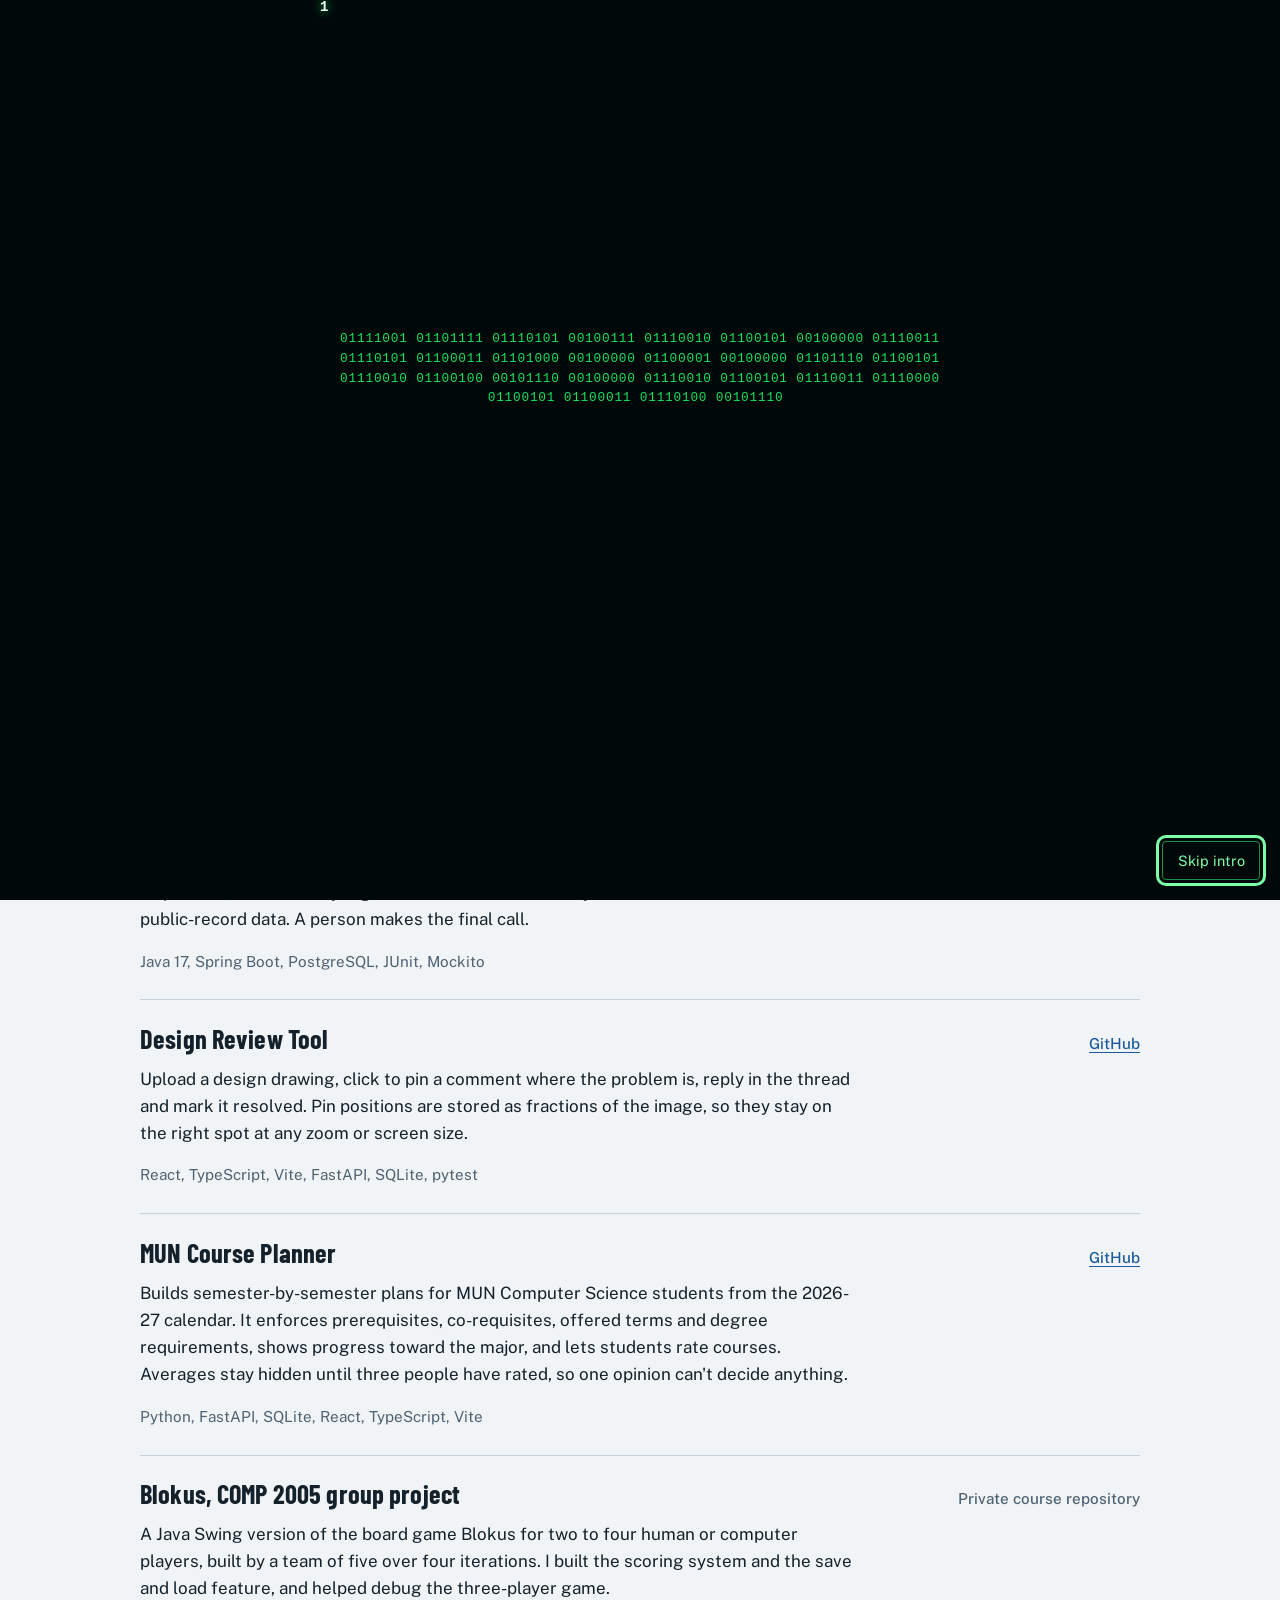
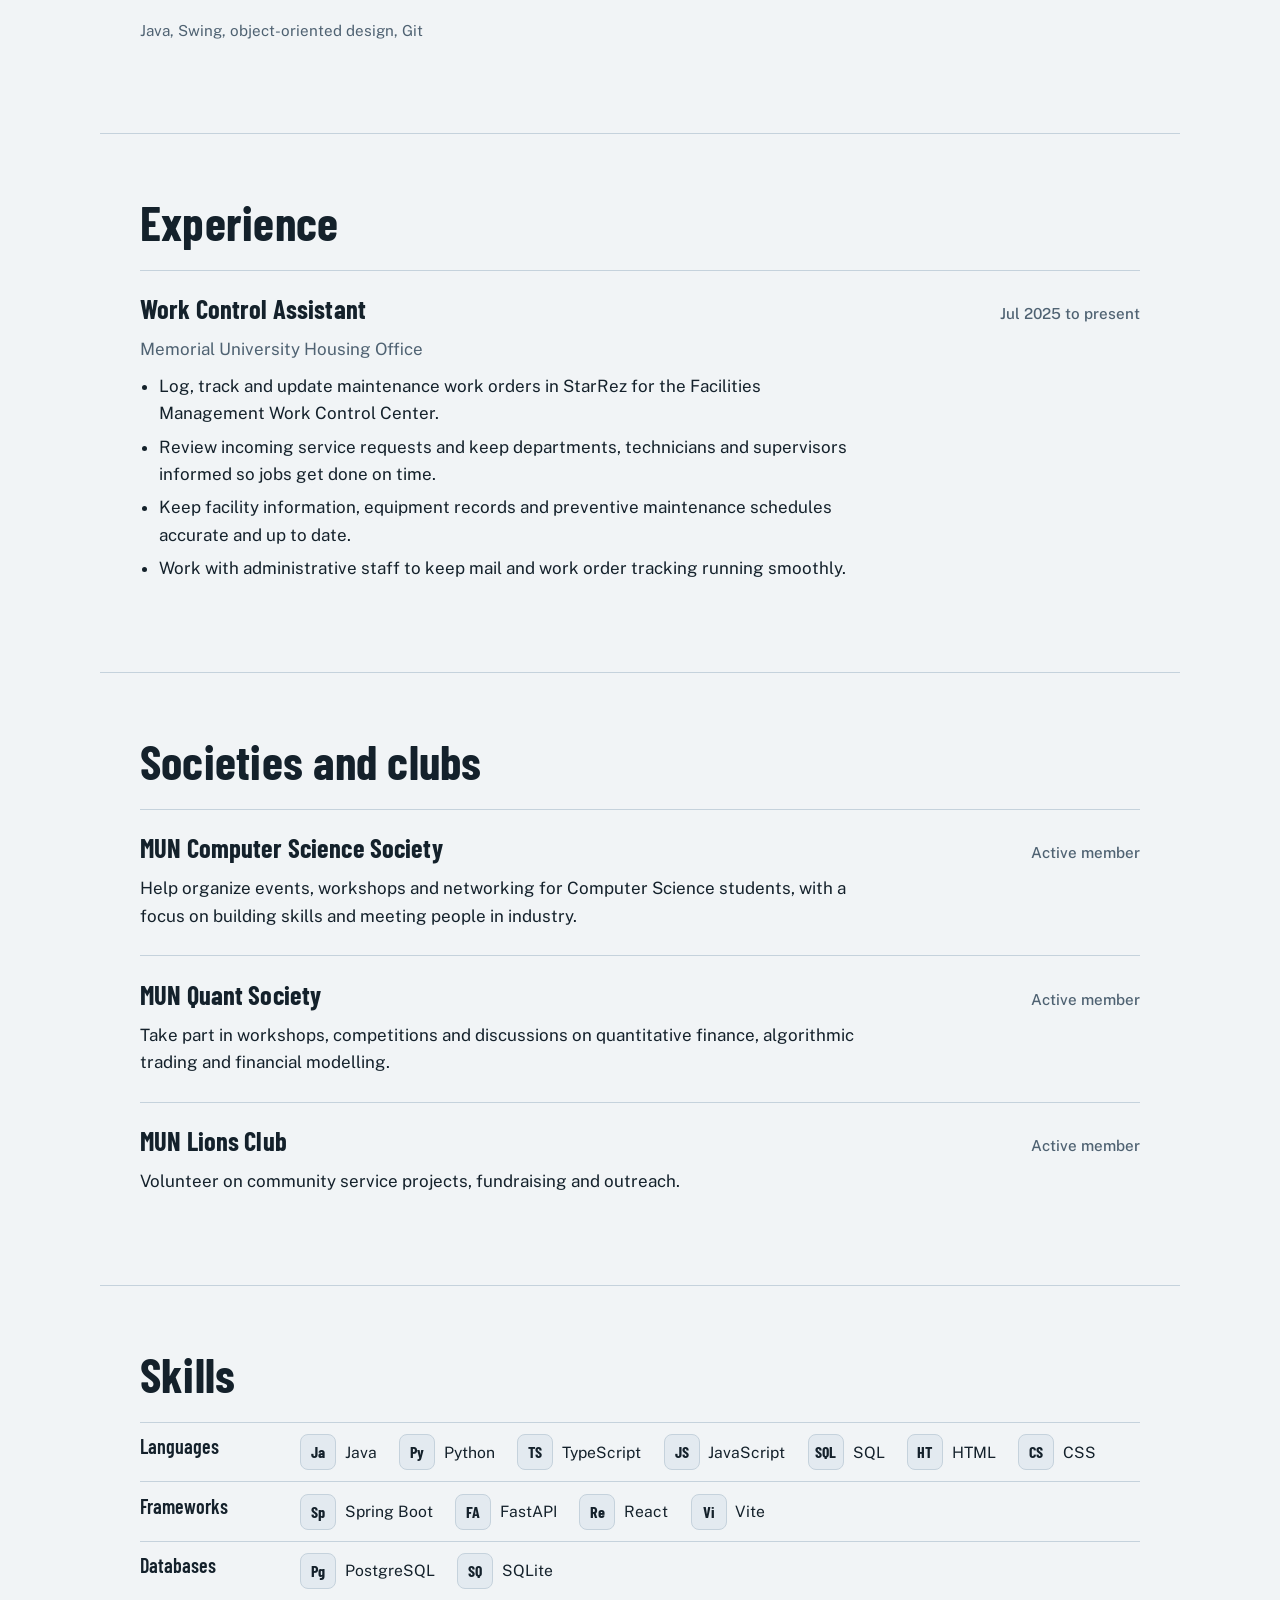
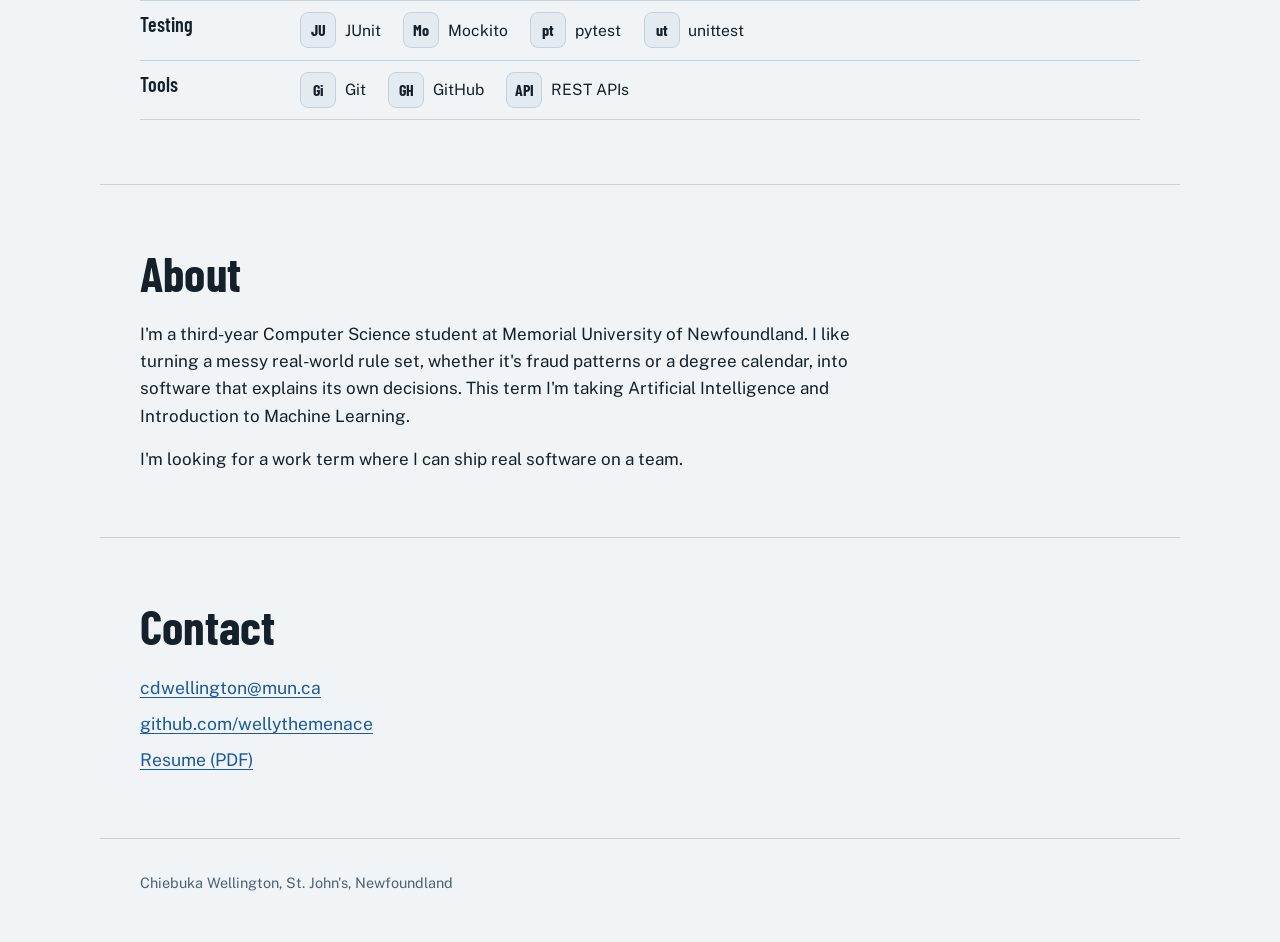
==== index.html @ 0a2f7164 "Personal portfolio" ====
<!doctype html>
<html lang="en">
<head>
  <meta charset="utf-8">
  <meta name="viewport" content="width=device-width, initial-scale=1">
  <title>Chiebuka Wellington | Computer Science student</title>
  <meta name="description" content="Portfolio of Chiebuka Wellington, a Computer Science student at Memorial University who builds backend and full-stack software.">
  <link rel="preconnect" href="https://fonts.googleapis.com">
  <link rel="preconnect" href="https://fonts.gstatic.com" crossorigin>
  <link href="https://fonts.googleapis.com/css2?family=Barlow+Condensed:wght@500;600;700&family=Public+Sans:wght@400;500;600&display=swap" rel="stylesheet">
  <link rel="stylesheet" href="styles.css">
  <link rel="author" href="humans.txt">
  <script>
    // Play the intro every time the page opens, except for people who asked for less motion.
    (function () {
      try {
        var reduce = window.matchMedia && matchMedia("(prefers-reduced-motion: reduce)").matches;
        if (!reduce) document.documentElement.classList.add("intro");
      } catch (e) {}
    })();
  </script>
</head>
<body>
  <div id="intro" aria-hidden="true">
    <canvas id="rain"></canvas>
    <div class="intro-text"><p id="intro-bits"></p><p id="intro-line1"></p><p id="intro-line2"></p></div>
    <button type="button" id="intro-skip" tabindex="0">Skip intro</button>
  </div>
  <a class="skip" href="#projects">Skip to projects</a>

  <header class="bar">
    <div class="bar-inner">
      <a class="brand" href="#top">Chiebuka Wellington</a>
      <nav aria-label="Sections">
        <a href="#projects">Projects</a>
        <a href="#experience">Experience</a>
        <a href="#societies">Societies</a>
        <a href="#skills">Skills</a>
        <a href="#about">About</a>
        <a href="#contact">Contact</a>
        <a class="resume" href="Resume.pdf">Resume</a>
      </nav>
    </div>
  </header>

  <main id="top">
    <section class="hero" aria-labelledby="name">
      <div class="hero-text">
        <h1 id="name">Chiebuka Wellington</h1>
        <p class="lede">Computer Science student at Memorial University. I build backend and full-stack software: Java and Spring Boot services, Python APIs and React front ends.</p>
        <p class="status">Looking for a work term.</p>
        <p class="actions">
          <a class="btn primary" href="#projects">View projects</a>
          <a class="btn" href="Resume.pdf">Download resume</a>
        </p>
      </div>

      <figure class="sheet-wrap">
        <div class="sheet" id="sheet">
          <svg class="drawing" viewBox="0 0 600 460" preserveAspectRatio="xMidYMid slice" aria-hidden="true" focusable="false">
            <defs>
              <pattern id="grid" width="20" height="20" patternUnits="userSpaceOnUse">
                <path d="M20 0H0V20" fill="none" stroke="#c5d2dc" stroke-width="0.6"/>
              </pattern>
              <marker id="tick" viewBox="0 0 10 10" refX="5" refY="5" markerWidth="7" markerHeight="7" orient="auto-start-reverse">
                <path d="M0 5L10 0V10Z" fill="#55718a"/>
              </marker>
            </defs>
            <rect width="600" height="460" fill="url(#grid)"/>
            <!-- part outline -->
            <path d="M120 150h300a40 40 0 0 1 40 40v70a40 40 0 0 1-40 40H120a40 40 0 0 1-40-40v-70a40 40 0 0 1 40-40z" fill="#fbfcfd" stroke="#14212b" stroke-width="2.4"/>
            <circle cx="150" cy="225" r="22" fill="none" stroke="#14212b" stroke-width="2"/>
            <circle cx="390" cy="225" r="22" fill="none" stroke="#14212b" stroke-width="2"/>
            <rect x="215" y="205" width="110" height="40" rx="20" fill="none" stroke="#14212b" stroke-width="2"/>
            <!-- centre lines -->
            <path d="M150 170V280M130 225H170M390 170V280M370 225H410M270 175V275" stroke="#55718a" stroke-width="1" stroke-dasharray="10 4 2 4" fill="none"/>
            <!-- dimensions -->
            <path d="M80 118H460" stroke="#55718a" stroke-width="1.2" marker-start="url(#tick)" marker-end="url(#tick)"/>
            <path d="M80 108V150M460 108V150" stroke="#55718a" stroke-width="1"/>
            <text x="270" y="110" text-anchor="middle" font-family="Barlow Condensed, Arial Narrow, sans-serif" font-size="16" fill="#14212b">380</text>
            <path d="M500 150V300" stroke="#55718a" stroke-width="1.2" marker-start="url(#tick)" marker-end="url(#tick)"/>
            <path d="M462 150H512M462 300H512" stroke="#55718a" stroke-width="1"/>
            <text x="522" y="230" font-family="Barlow Condensed, Arial Narrow, sans-serif" font-size="16" fill="#14212b" transform="rotate(90 522 230)" text-anchor="middle">150</text>
            <!-- sheet border -->
            <rect x="12" y="12" width="576" height="436" fill="none" stroke="#14212b" stroke-width="1.6"/>
          </svg>

          <div class="pin-wrap" style="--x:27%;--y:34%;--i:0" data-side="right">
            <button class="pin" type="button" aria-expanded="false" aria-label="Comment 1: Transaction Monitoring System">1</button>
            <div class="pin-note" hidden>
              <strong>Transaction Monitoring System</strong>
              <span>Pluggable fraud rules, an alert queue and an audit trail.</span>
              <a href="#fraud">Open project</a>
            </div>
          </div>
          <div class="pin-wrap" style="--x:58%;--y:25%;--i:1" data-side="left">
            <button class="pin" type="button" aria-expanded="false" aria-label="Comment 2: Design Review Tool">2</button>
            <div class="pin-note" hidden>
              <strong>Design Review Tool</strong>
              <span>Pin comments on a drawing, reply and resolve them.</span>
              <a href="#design">Open project</a>
            </div>
          </div>
          <div class="pin-wrap" style="--x:66%;--y:56%;--i:2" data-side="left">
            <button class="pin" type="button" aria-expanded="false" aria-label="Comment 3: MUN Course Planner">3</button>
            <div class="pin-note" hidden>
              <strong>MUN Course Planner</strong>
              <span>Semester plans that respect prerequisites and degree rules.</span>
              <a href="#planner">Open project</a>
            </div>
          </div>
          <div class="pin-wrap" style="--x:36%;--y:60%;--i:3" data-side="right">
            <button class="pin" type="button" aria-expanded="false" aria-label="Comment 4: Blokus">4</button>
            <div class="pin-note" hidden>
              <strong>Blokus (team of 5)</strong>
              <span>I built the scoring system and save/load.</span>
              <a href="#blokus">Open project</a>
            </div>
          </div>

          <div class="pin-wrap egg-pin" style="--x:84%;--y:40%;--i:0;animation-delay:0s" data-side="left" hidden>
            <button class="pin" type="button" aria-expanded="false" aria-label="Comment 5: Approved">5</button>
            <div class="pin-note" hidden>
              <strong>Approved</strong>
              <span>Ship it.</span>
            </div>
          </div>

          <dl class="title-block">
            <div><dt>Drawn by</dt><dd>Chiebuka Wellington</dd></div>
            <div><dt>Program</dt><dd>BSc Computer Science, MUN</dd></div>
            <div><dt>Status</dt><dd>Open to a work term</dd></div>
          </dl>
        </div>
        <figcaption>Each pin is stored as a fraction of the sheet, the same way my Design Review Tool stores comments, so it stays put at any size. Tap a pin.</figcaption>
      </figure>
    </section>

    <section id="projects" class="block" aria-labelledby="projects-h">
      <h2 id="projects-h">Projects</h2>

      <article class="project" id="fraud">
        <div class="project-head">
          <h3>Transaction Monitoring System</h3>
          <p class="links"><a href="https://github.com/wellythemenace/fraud-monitor">GitHub</a></p>
        </div>
        <p>A Spring Boot service that flags suspicious deposits with pluggable rules, queues alerts for an analyst and records every decision. A structuring rule and a profile-deviation rule ship with it, and the analyst gets a drafted case summary built from mock sanctions and public-record data. A person makes the final call.</p>
        <p class="tech">Java 17, Spring Boot, PostgreSQL, JUnit, Mockito</p>
      </article>

      <article class="project" id="design">
        <div class="project-head">
          <h3>Design Review Tool</h3>
          <p class="links"><a href="https://github.com/wellythemenace/design-review">GitHub</a></p>
        </div>
        <p>Upload a design drawing, click to pin a comment where the problem is, reply in the thread and mark it resolved. Pin positions are stored as fractions of the image, so they stay on the right spot at any zoom or screen size.</p>
        <p class="tech">React, TypeScript, Vite, FastAPI, SQLite, pytest</p>
      </article>

      <article class="project" id="planner">
        <div class="project-head">
          <h3>MUN Course Planner</h3>
          <p class="links"><a href="https://github.com/wellythemenace/mun-course-planner">GitHub</a></p>
        </div>
        <p>Builds semester-by-semester plans for MUN Computer Science students from the 2026-27 calendar. It enforces prerequisites, co-requisites, offered terms and degree requirements, shows progress toward the major, and lets students rate courses. Averages stay hidden until three people have rated, so one opinion can't decide anything.</p>
        <p class="tech">Python, FastAPI, SQLite, React, TypeScript, Vite</p>
      </article>

      <article class="project" id="blokus">
        <div class="project-head">
          <h3>Blokus, COMP 2005 group project</h3>
          <p class="links muted">Private course repository</p>
        </div>
        <p>A Java Swing version of the board game Blokus for two to four human or computer players, built by a team of five over four iterations. I built the scoring system and the save and load feature, and helped debug the three-player game.</p>
        <p class="tech">Java, Swing, object-oriented design, Git</p>
      </article>
    </section>

    <section id="experience" class="block" aria-labelledby="experience-h">
      <h2 id="experience-h">Experience</h2>
      <article class="job">
        <div class="project-head">
          <h3>Work Control Assistant</h3>
          <p class="links muted">Jul 2025 to present</p>
        </div>
        <p class="where">Memorial University Housing Office</p>
        <ul>
          <li>Log, track and update maintenance work orders in StarRez for the Facilities Management Work Control Center.</li>
          <li>Review incoming service requests and keep departments, technicians and supervisors informed so jobs get done on time.</li>
          <li>Keep facility information, equipment records and preventive maintenance schedules accurate and up to date.</li>
          <li>Work with administrative staff to keep mail and work order tracking running smoothly.</li>
        </ul>
      </article>
    </section>

    <section id="societies" class="block" aria-labelledby="societies-h">
      <h2 id="societies-h">Societies and clubs</h2>
      <!-- TODO: if you hold a role or have dates in any of these, add them next to "Active member". -->
      <article class="job">
        <div class="project-head">
          <h3>MUN Computer Science Society</h3>
          <p class="links muted">Active member</p>
        </div>
        <p>Help organize events, workshops and networking for Computer Science students, with a focus on building skills and meeting people in industry.</p>
      </article>
      <article class="job">
        <div class="project-head">
          <h3>MUN Quant Society</h3>
          <p class="links muted">Active member</p>
        </div>
        <p>Take part in workshops, competitions and discussions on quantitative finance, algorithmic trading and financial modelling.</p>
      </article>
      <article class="job">
        <div class="project-head">
          <h3>MUN Lions Club</h3>
          <p class="links muted">Active member</p>
        </div>
        <p>Volunteer on community service projects, fundraising and outreach.</p>
      </article>
    </section>

    <section id="skills" class="block" aria-labelledby="skills-h">
      <h2 id="skills-h">Skills</h2>
      <dl class="skills">
        <div><dt>Languages</dt><dd><ul class="skill-list">
            <li><img class="ico" src="https://skillicons.dev/icons?i=java&amp;theme=light" alt="" width="36" height="36" loading="lazy" data-fallback="Ja"><span>Java</span></li>
            <li><img class="ico" src="https://skillicons.dev/icons?i=py&amp;theme=light" alt="" width="36" height="36" loading="lazy" data-fallback="Py"><span>Python</span></li>
            <li><img class="ico" src="https://skillicons.dev/icons?i=ts&amp;theme=light" alt="" width="36" height="36" loading="lazy" data-fallback="TS"><span>TypeScript</span></li>
            <li><img class="ico" src="https://skillicons.dev/icons?i=js&amp;theme=light" alt="" width="36" height="36" loading="lazy" data-fallback="JS"><span>JavaScript</span></li>
            <li><span class="ico mono" aria-hidden="true">SQL</span><span>SQL</span></li>
            <li><img class="ico" src="https://skillicons.dev/icons?i=html&amp;theme=light" alt="" width="36" height="36" loading="lazy" data-fallback="HT"><span>HTML</span></li>
            <li><img class="ico" src="https://skillicons.dev/icons?i=css&amp;theme=light" alt="" width="36" height="36" loading="lazy" data-fallback="CS"><span>CSS</span></li>
        </ul></dd></div>
        <div><dt>Frameworks</dt><dd><ul class="skill-list">
            <li><img class="ico" src="https://skillicons.dev/icons?i=spring&amp;theme=light" alt="" width="36" height="36" loading="lazy" data-fallback="Sp"><span>Spring Boot</span></li>
            <li><img class="ico" src="https://skillicons.dev/icons?i=fastapi&amp;theme=light" alt="" width="36" height="36" loading="lazy" data-fallback="FA"><span>FastAPI</span></li>
            <li><img class="ico" src="https://skillicons.dev/icons?i=react&amp;theme=light" alt="" width="36" height="36" loading="lazy" data-fallback="Re"><span>React</span></li>
            <li><img class="ico" src="https://skillicons.dev/icons?i=vite&amp;theme=light" alt="" width="36" height="36" loading="lazy" data-fallback="Vi"><span>Vite</span></li>
        </ul></dd></div>
        <div><dt>Databases</dt><dd><ul class="skill-list">
            <li><img class="ico" src="https://skillicons.dev/icons?i=postgres&amp;theme=light" alt="" width="36" height="36" loading="lazy" data-fallback="Pg"><span>PostgreSQL</span></li>
            <li><img class="ico" src="https://skillicons.dev/icons?i=sqlite&amp;theme=light" alt="" width="36" height="36" loading="lazy" data-fallback="SQ"><span>SQLite</span></li>
        </ul></dd></div>
        <div><dt>Testing</dt><dd><ul class="skill-list">
            <li><span class="ico mono" aria-hidden="true">JU</span><span>JUnit</span></li>
            <li><span class="ico mono" aria-hidden="true">Mo</span><span>Mockito</span></li>
            <li><img class="ico" src="https://skillicons.dev/icons?i=pytest&amp;theme=light" alt="" width="36" height="36" loading="lazy" data-fallback="pt"><span>pytest</span></li>
            <li><span class="ico mono" aria-hidden="true">ut</span><span>unittest</span></li>
        </ul></dd></div>
        <div><dt>Tools</dt><dd><ul class="skill-list">
            <li><img class="ico" src="https://skillicons.dev/icons?i=git&amp;theme=light" alt="" width="36" height="36" loading="lazy" data-fallback="Gi"><span>Git</span></li>
            <li><img class="ico" src="https://skillicons.dev/icons?i=github&amp;theme=light" alt="" width="36" height="36" loading="lazy" data-fallback="GH"><span>GitHub</span></li>
            <li><span class="ico mono" aria-hidden="true">API</span><span>REST APIs</span></li>
        </ul></dd></div>
      </dl>
    </section>

    <section id="about" class="block" aria-labelledby="about-h">
      <h2 id="about-h">About</h2>
      <p>I'm a third-year Computer Science student at Memorial University of Newfoundland. I like turning a messy real-world rule set, whether it's fraud patterns or a degree calendar, into software that explains its own decisions. This term I'm taking Artificial Intelligence and Introduction to Machine Learning.</p>
      <p>I'm looking for a work term where I can ship real software on a team.</p>
      <!-- TODO: add your expected graduation month and year here once you decide to show it. -->
    </section>

    <section id="contact" class="block" aria-labelledby="contact-h">
      <h2 id="contact-h">Contact</h2>
      <ul class="contact">
        <li><a href="mailto:cdwellington@mun.ca">cdwellington@mun.ca</a></li>
        <li><a href="https://github.com/wellythemenace">github.com/wellythemenace</a></li>
        <!-- TODO: add your LinkedIn link here:
        <li><a href="https://www.linkedin.com/in/YOUR-NAME">LinkedIn</a></li> -->
        <li><a href="Resume.pdf">Resume (PDF)</a></li>
      </ul>
    </section>
  </main>

  <footer class="foot">
    <p>Chiebuka Wellington, St. John's, Newfoundland</p>
  </footer>

  <script src="script.js"></script>
</body>
</html>
---- styles.css ----
/* Chiebuka Wellington: portfolio.
   Idea: the page opens as an engineering drawing under review. Pins mirror the Design Review Tool. */

:root {
  --vellum: #f1f4f6;
  --sheet: #fbfcfd;
  --ink: #14212b;
  --muted: #4f6272;
  --line: #c5d2dc;
  --line-strong: #6f8aa0;
  --pin: #d63a2f;
  --link: #1b5a9b;
  --display: "Barlow Condensed", "Arial Narrow", "Helvetica Neue", sans-serif;
  --body: "Public Sans", system-ui, -apple-system, "Segoe UI", sans-serif;
  --max: 1080px;
  --gutter: clamp(1.25rem, 4vw, 2.5rem);
}

*, *::before, *::after { box-sizing: border-box; }
html { scroll-behavior: smooth; scroll-padding-top: 4.5rem; }
body {
  margin: 0;
  background: var(--vellum);
  color: var(--ink);
  font-family: var(--body);
  font-size: 1.0625rem;
  line-height: 1.6;
  -webkit-font-smoothing: antialiased;
}
a { color: var(--link); text-underline-offset: 3px; }
a:hover { color: var(--ink); }
:focus-visible { outline: 3px solid var(--link); outline-offset: 3px; border-radius: 2px; }
h1, h2, h3 { font-family: var(--display); font-weight: 700; line-height: 1; margin: 0; letter-spacing: 0.005em; }
p { margin: 0; }
ul { margin: 0; padding: 0; }

.skip { position: absolute; left: -999px; top: 0; background: var(--ink); color: #fff; padding: .6rem 1rem; z-index: 50; }
.skip:focus { left: var(--gutter); top: .5rem; }

/* top bar */
.bar { position: sticky; top: 0; z-index: 30; background: rgba(241, 244, 246, 0.94); backdrop-filter: blur(6px); border-bottom: 1px solid var(--line); }
.bar-inner { max-width: var(--max); margin: 0 auto; padding: .7rem var(--gutter); display: flex; align-items: center; justify-content: space-between; gap: .5rem 1.5rem; flex-wrap: wrap; }
.brand { font-family: var(--display); font-weight: 700; font-size: 1.35rem; color: var(--ink); text-decoration: none; }
.bar nav { display: flex; align-items: center; gap: .25rem 1.25rem; flex-wrap: wrap; }
.bar nav a { color: var(--ink); text-decoration: none; font-size: .95rem; font-weight: 500; padding: .2rem 0; border-bottom: 2px solid transparent; }
.bar nav a:hover, .bar nav a[aria-current="true"] { border-bottom-color: var(--pin); }
.bar nav a.resume { border: 1.5px solid var(--ink); border-radius: 4px; padding: .3rem .85rem; }
.bar nav a.resume:hover { background: var(--ink); color: #fff; }

/* hero */
.hero { max-width: var(--max); margin: 0 auto; padding: clamp(2rem, 6vw, 4.5rem) var(--gutter); display: grid; grid-template-columns: minmax(0, 1fr) minmax(0, 1.05fr); gap: clamp(2rem, 5vw, 4rem); align-items: center; }
.hero-text h1 { font-size: clamp(3.4rem, 8.5vw, 6.2rem); line-height: .92; }
.lede { margin-top: 1.5rem; font-size: 1.2rem; line-height: 1.55; max-width: 34em; }
.status { margin-top: .9rem; color: var(--muted); }
.actions { margin-top: 1.75rem; display: flex; gap: .75rem; flex-wrap: wrap; }
.btn { display: inline-block; padding: .7rem 1.3rem; border: 1.5px solid var(--ink); border-radius: 4px; color: var(--ink); text-decoration: none; font-weight: 600; font-size: .98rem; }
.btn:hover { background: var(--ink); color: #fff; }
.btn.primary { background: var(--ink); color: #fff; }
.btn.primary:hover { background: var(--link); border-color: var(--link); }

/* the drawing sheet */
.sheet-wrap { margin: 0; }
.sheet { position: relative; aspect-ratio: 600 / 460; background: var(--sheet); border: 1.5px solid var(--ink); }
.drawing { position: absolute; inset: 0; width: 100%; height: 100%; display: block; }
.sheet-wrap figcaption { margin-top: .8rem; font-size: .88rem; color: var(--muted); max-width: 46em; }

.title-block { position: absolute; right: 2.4%; bottom: 3%; width: 47%; margin: 0; background: var(--sheet); border: 1.5px solid var(--ink); font-size: clamp(.62rem, 1.45vw, .8rem); line-height: 1.3; }
.title-block div { display: grid; grid-template-columns: 4.6em 1fr; gap: .6em; padding: .3em .6em; }
.title-block div + div { border-top: 1px solid var(--line-strong); }
.title-block dt { color: var(--muted); }
.title-block dd { margin: 0; font-weight: 500; }

.pin-wrap { position: absolute; left: var(--x); top: var(--y); transform: translate(-50%, -50%); z-index: 2; animation: drop .5s cubic-bezier(.2, .9, .3, 1.25) both; animation-delay: calc(.35s + var(--i) * .17s); }
.pin-wrap:hover, .pin-wrap:focus-within { z-index: 5; }
.pin { width: 2rem; height: 2rem; border-radius: 50%; border: 2px solid #fff; background: var(--pin); color: #fff; font-family: var(--display); font-weight: 700; font-size: 1.05rem; line-height: 1; cursor: pointer; box-shadow: 0 0 0 1.5px var(--pin), 0 2px 6px rgba(20, 33, 43, .25); display: grid; place-items: center; padding: 0; }
.pin:hover, .pin[aria-expanded="true"] { background: var(--ink); box-shadow: 0 0 0 1.5px var(--ink), 0 2px 6px rgba(20, 33, 43, .25); }
.pin-note { position: absolute; top: -.4rem; width: min(14.5rem, 56vw); background: #fff; border: 1.5px solid var(--ink); padding: .65rem .8rem; font-size: .88rem; line-height: 1.4; display: grid; gap: .3rem; box-shadow: 0 8px 20px rgba(20, 33, 43, .18); }
.pin-note[hidden] { display: none; }
.pin-note strong { font-family: var(--display); font-size: 1.1rem; line-height: 1.05; }
.pin-wrap[data-side="right"] .pin-note { left: 2.5rem; }
.pin-wrap[data-side="left"] .pin-note { right: 2.5rem; }

@keyframes drop {
  from { opacity: 0; transform: translate(-50%, calc(-50% - 1.2rem)) scale(.7); }
  to { opacity: 1; transform: translate(-50%, -50%) scale(1); }
}

/* content sections */
.block { max-width: var(--max); margin: 0 auto; padding: clamp(2.5rem, 6vw, 4rem) var(--gutter); border-top: 1px solid var(--line); }
.block h2 { font-size: clamp(2.2rem, 5vw, 3rem); margin-bottom: 1.5rem; }
.block p { max-width: 42em; }
.block p + p { margin-top: 1rem; }

.project, .job { padding: 1.6rem 0; border-top: 1px solid var(--line); }
.project:first-of-type { border-top: 0; padding-top: 0; }
.project-head { display: flex; align-items: baseline; justify-content: space-between; gap: .5rem 1.5rem; flex-wrap: wrap; margin-bottom: .6rem; }
.project h3, .job h3 { font-size: 1.65rem; }
.links { font-size: .95rem; font-weight: 500; }
.muted { color: var(--muted); }
.tech { margin-top: .8rem; color: var(--muted); font-size: .95rem; }
.where { color: var(--muted); margin-bottom: .6rem; }
.job ul { padding-left: 1.2rem; max-width: 42em; }
.job li + li { margin-top: .4rem; }

.skills { margin: 0; }
.skills div { display: grid; grid-template-columns: 9rem 1fr; gap: 1rem; padding: .7rem 0; border-top: 1px solid var(--line); }
.skills div:last-child { border-bottom: 1px solid var(--line); }
.skills dt { font-family: var(--display); font-weight: 600; font-size: 1.25rem; line-height: 1.2; }
.skills dd { margin: 0; }

.contact { list-style: none; display: grid; gap: .5rem; font-size: 1.1rem; }

.foot { max-width: var(--max); margin: 0 auto; padding: 2rem var(--gutter) 3rem; border-top: 1px solid var(--line); color: var(--muted); font-size: .9rem; }

@media (max-width: 860px) {
  .hero { grid-template-columns: 1fr; }
  .skills div { grid-template-columns: 1fr; gap: .1rem; }
}

@media (prefers-reduced-motion: reduce) {
  html { scroll-behavior: auto; }
  .pin-wrap { animation: none; }
}

/* skill icons */
.skill-list { list-style: none; display: flex; flex-wrap: wrap; gap: .7rem 1.4rem; }
.skill-list li { display: flex; align-items: center; gap: .55rem; font-size: .98rem; }
.ico { width: 2.25rem; height: 2.25rem; border-radius: 8px; flex: none; display: block; }
.ico.mono { display: grid; place-items: center; background: #e3eaf0; border: 1px solid var(--line); color: var(--ink); font-family: var(--display); font-weight: 700; font-size: 1rem; line-height: 1; }

/* intro: falling code, then the name. Skippable, once per visit. */
#intro { display: none; }
html.intro, html.intro body { overflow: hidden; }
html.intro #intro { display: block; position: fixed; inset: 0; z-index: 100; background: #00080a; transition: opacity .6s ease; }
html.intro #intro.done { opacity: 0; pointer-events: none; }
#rain { position: absolute; inset: 0; width: 100%; height: 100%; display: block; }
.intro-text { position: absolute; inset: 0; display: grid; place-content: center; gap: .6rem; text-align: center; padding: 0 1.5rem;
  background: radial-gradient(ellipse 60% 50% at center, rgba(0, 8, 10, .92) 0%, rgba(0, 8, 10, .75) 55%, rgba(0, 8, 10, 0) 100%);
  font-family: ui-monospace, "SF Mono", Menlo, Consolas, monospace; color: #7dffa8; text-shadow: 0 0 10px rgba(32, 255, 110, .75), 0 0 2px #00080a, 0 0 18px #00080a; }
.intro-text p { margin: 0; min-height: 1.4em; }
#intro-bits { position: absolute; left: 50%; top: 50%; transform: translate(-50%, calc(-100% - 2.6rem)); width: min(38rem, 92vw); margin: 0; text-align: center; font-size: clamp(.6rem, 1.7vw, .8rem); line-height: 1.55; letter-spacing: .06em; color: #17e05c; text-shadow: none; word-break: normal; transition: opacity .5s ease; }
#intro-bits.dim { opacity: .3; }
#intro-line1 { font-size: clamp(1.3rem, 4.6vw, 2.4rem); font-weight: 600; letter-spacing: .01em; }
#intro-line2 { font-size: clamp(1rem, 3vw, 1.55rem); }
.intro-text p::after { content: ""; display: inline-block; width: .55em; height: 1.05em; margin-left: .15em; vertical-align: -.15em; background: currentColor; opacity: 0; }
.intro-text p.typing::after { opacity: 1; animation: blink .8s steps(1) infinite; }
@keyframes blink { 50% { opacity: 0; } }
#intro-skip { position: absolute; right: 1.25rem; bottom: 1.25rem; background: rgba(0, 8, 10, .75); color: #7dffa8; border: 1px solid #1c8f4c; border-radius: 4px; padding: .45rem .9rem; font: inherit; font-size: .9rem; cursor: pointer; }
#intro-skip:hover { background: #7dffa8; color: #00080a; }
#intro-skip:focus-visible { outline: 3px solid #7dffa8; outline-offset: 3px; }

/* the pins wait for the intro to finish, then drop in */
html.intro .pin-wrap { animation: none; opacity: 0; }

/* easter eggs */
.hero-text h1.as-binary { font-family: ui-monospace, "SF Mono", Menlo, Consolas, monospace; font-size: clamp(.95rem, 2.2vw, 1.35rem); font-weight: 500; line-height: 1.55; letter-spacing: .04em; word-spacing: .35em; }
.egg-rain { position: fixed; inset: 0; z-index: 90; background: rgba(0, 8, 10, .72); display: grid; place-items: center; cursor: pointer; transition: opacity .6s ease; }
.egg-rain.out { opacity: 0; }
.egg-rain canvas { position: absolute; inset: 0; width: 100%; height: 100%; }
.egg-rain p { position: relative; margin: 0; padding: .6rem 1.2rem; background: rgba(0, 8, 10, .85); color: #7dffa8; border: 1px solid #1c8f4c; font-family: ui-monospace, "SF Mono", Menlo, Consolas, monospace; font-size: clamp(.95rem, 2.5vw, 1.2rem); text-shadow: 0 0 10px rgba(32, 255, 110, .6); }
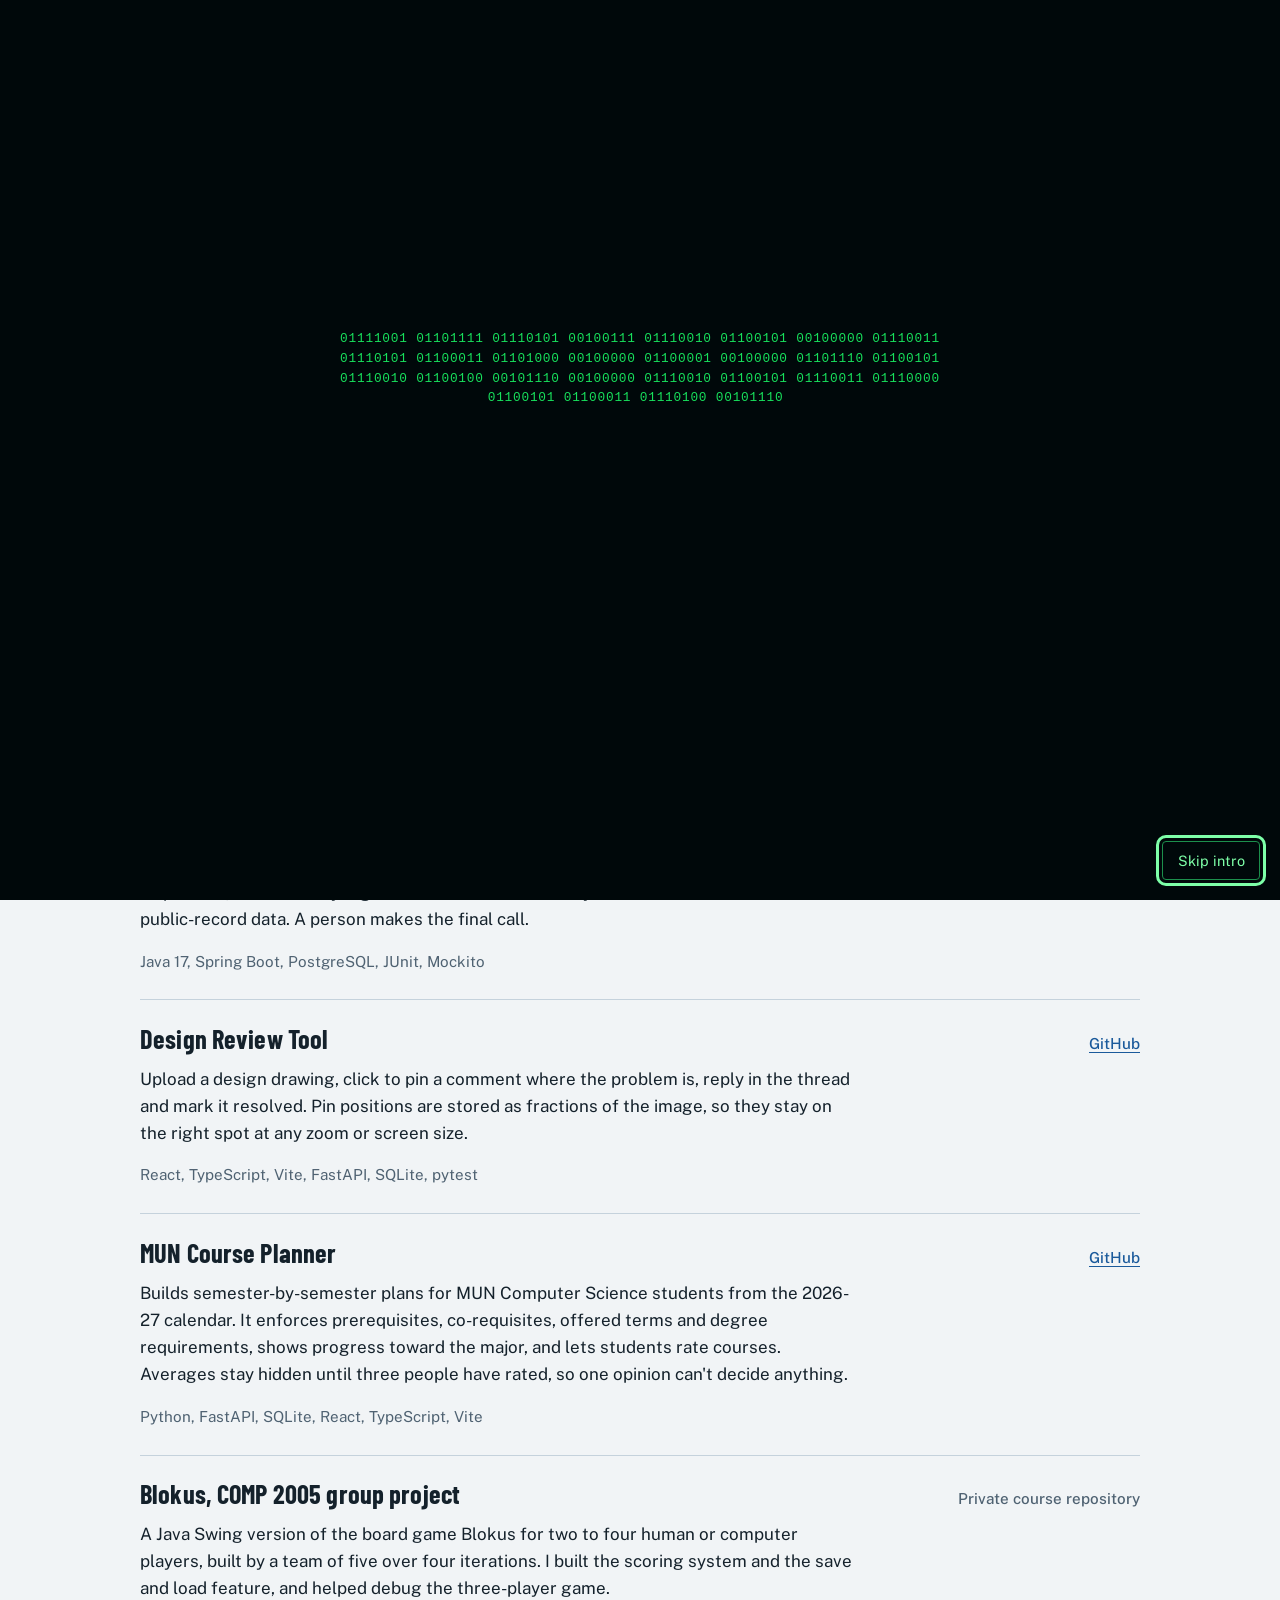
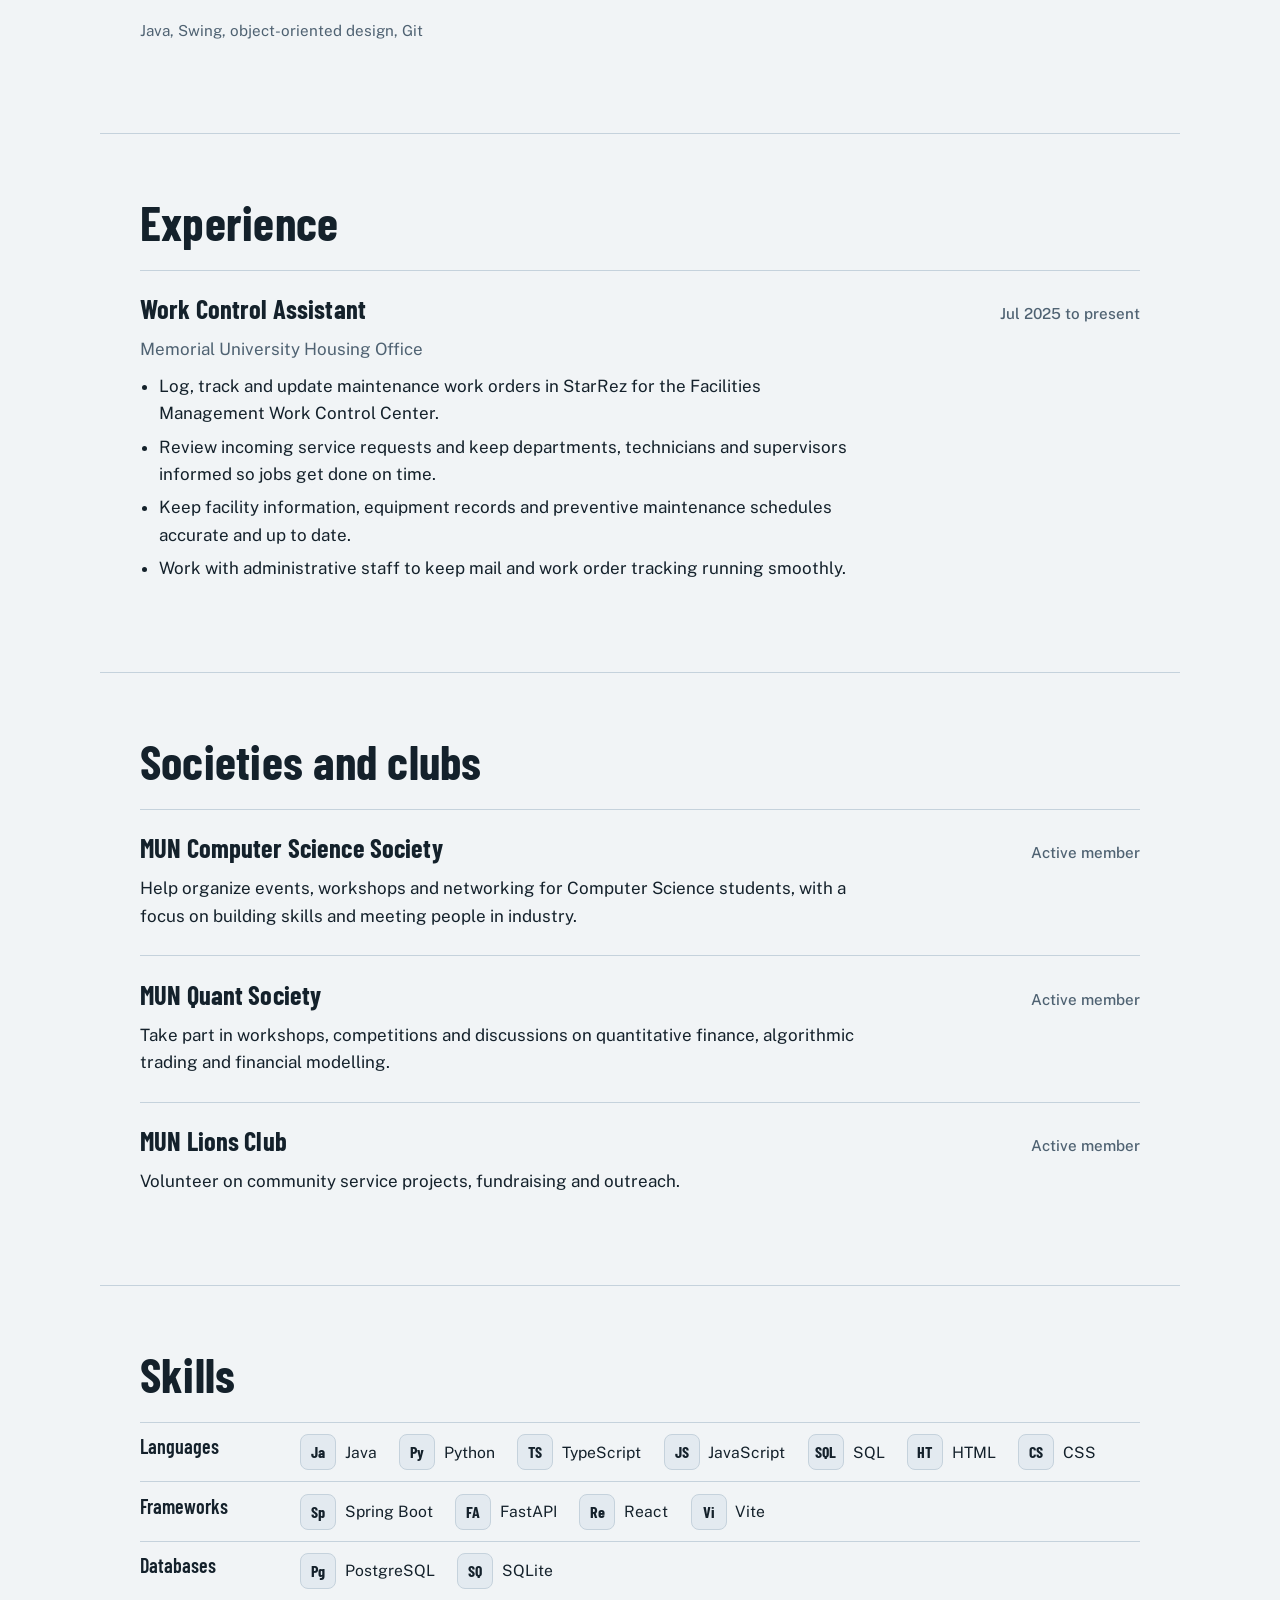
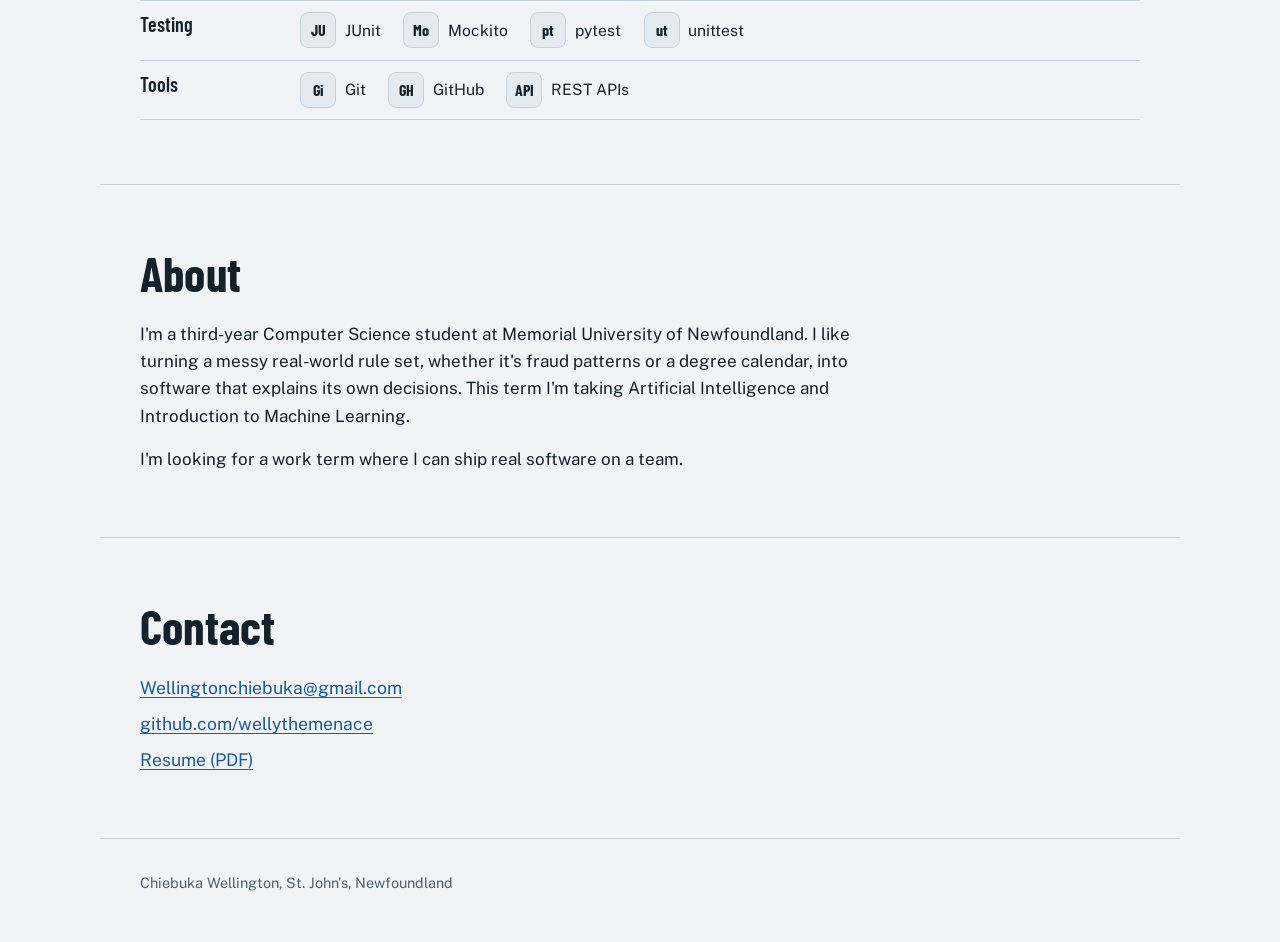
==== commit 91fb9340: "update email address in resume" ====
--- a/index.html
+++ b/index.html
@@ -265,7 +265,7 @@
     <section id="contact" class="block" aria-labelledby="contact-h">
       <h2 id="contact-h">Contact</h2>
       <ul class="contact">
-        <li><a href="mailto:cdwellington@mun.ca">cdwellington@mun.ca</a></li>
+        <li><a href="mailto:Wellingtonchiebuka@gmail.com">Wellingtonchiebuka@gmail.com</a></li>
         <li><a href="https://github.com/wellythemenace">github.com/wellythemenace</a></li>
         <!-- TODO: add your LinkedIn link here:
         <li><a href="https://www.linkedin.com/in/YOUR-NAME">LinkedIn</a></li> -->
